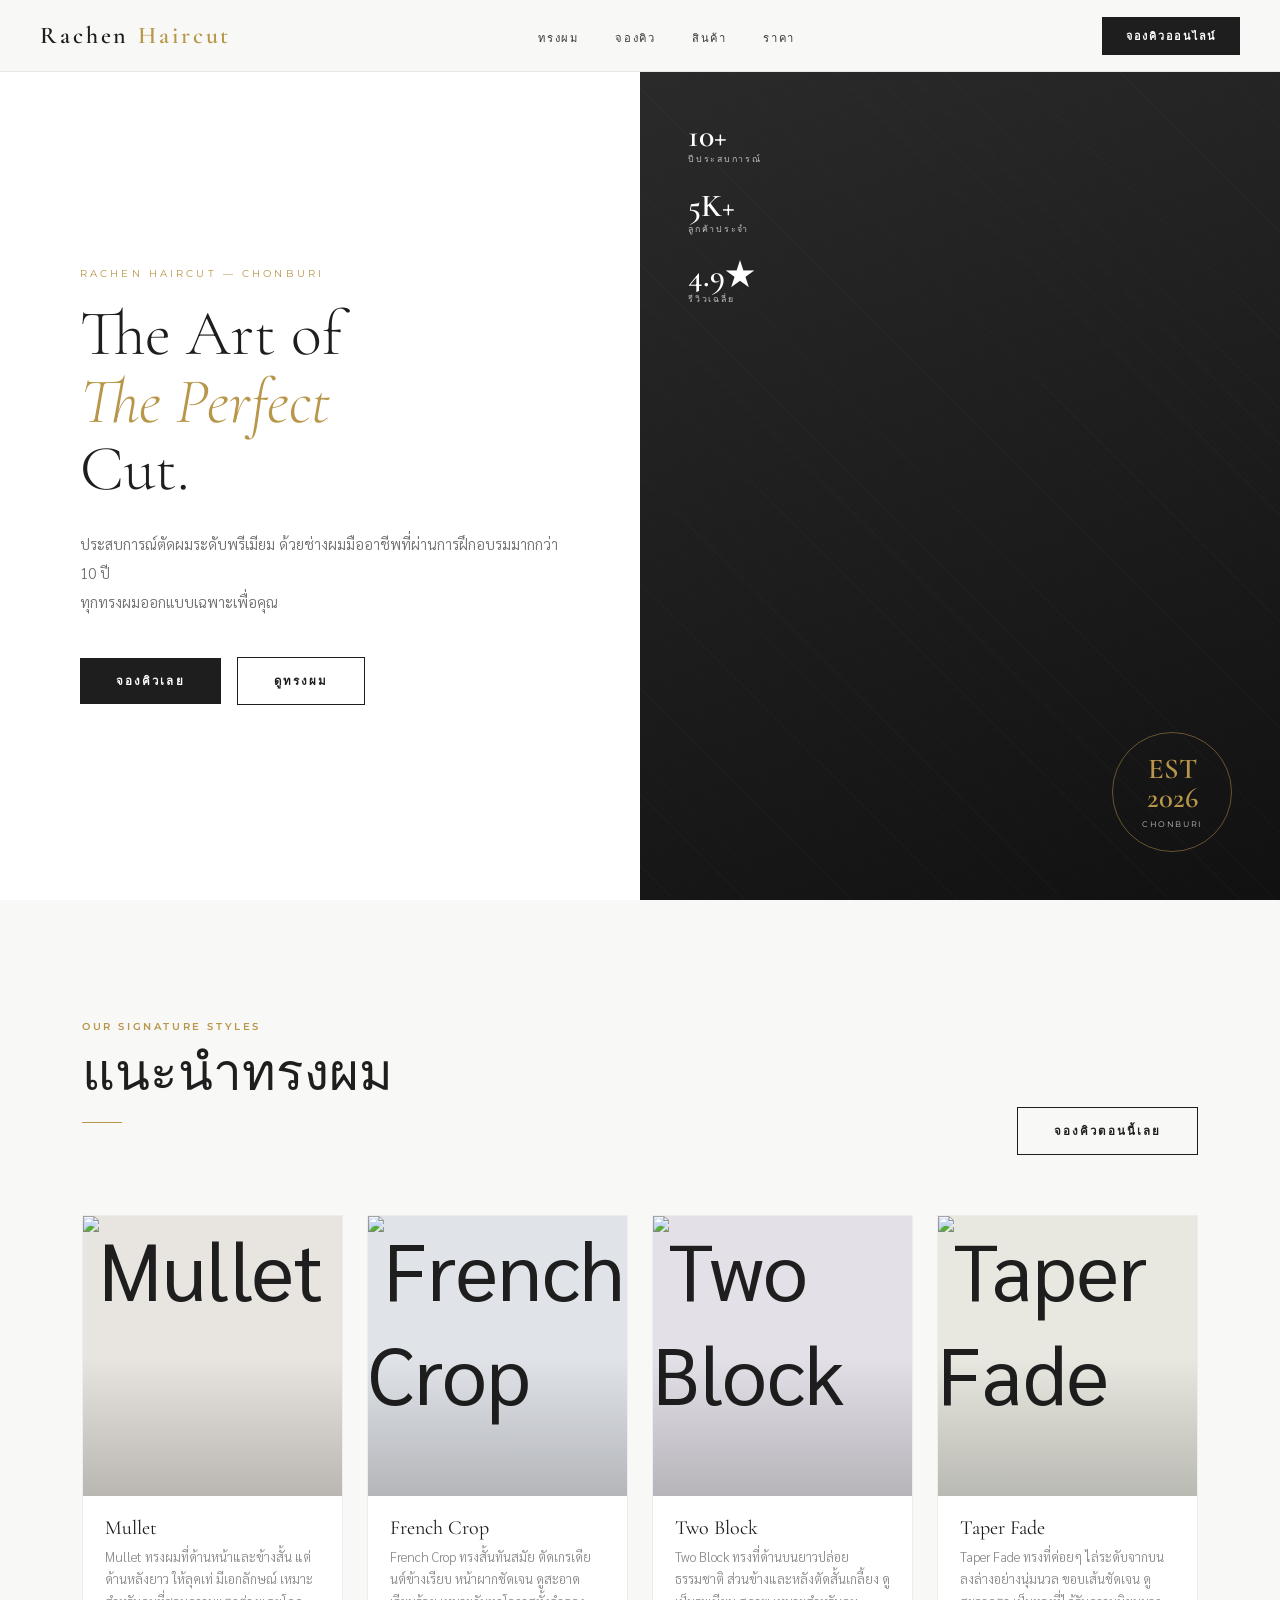
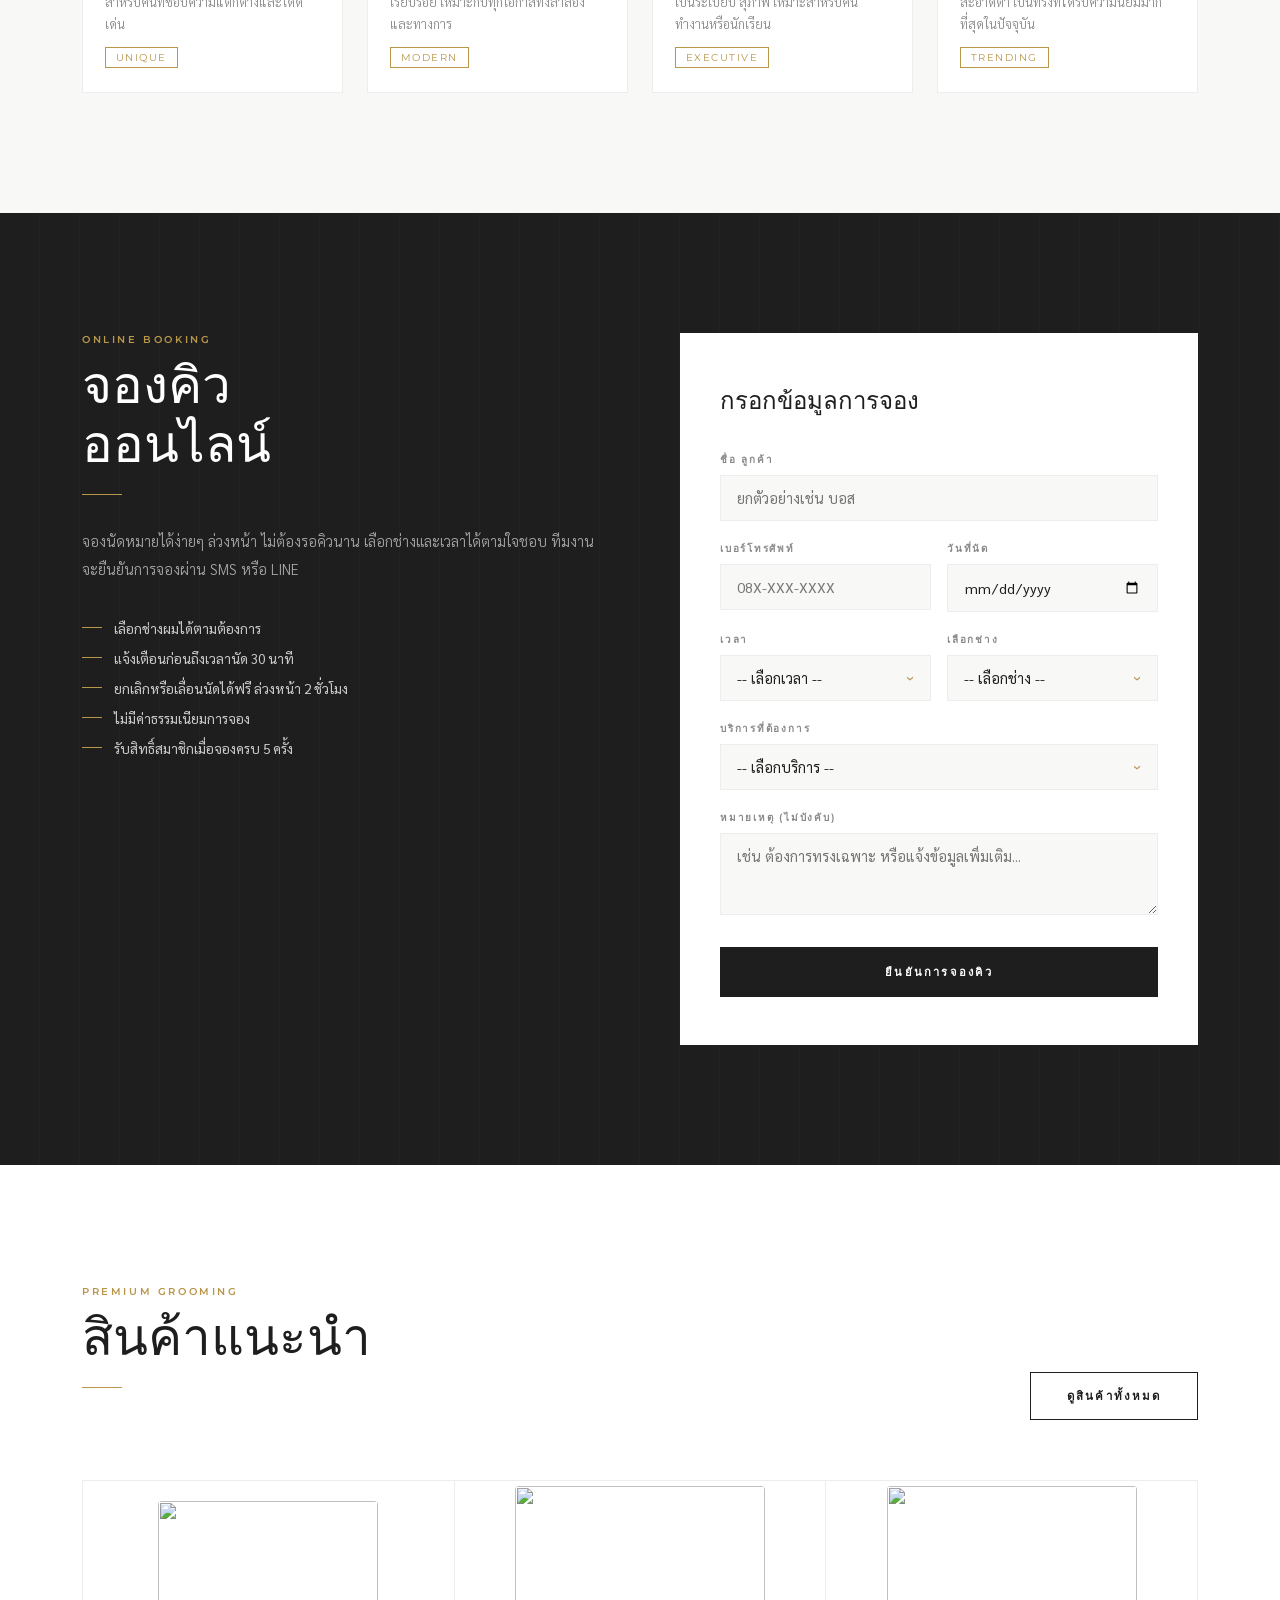
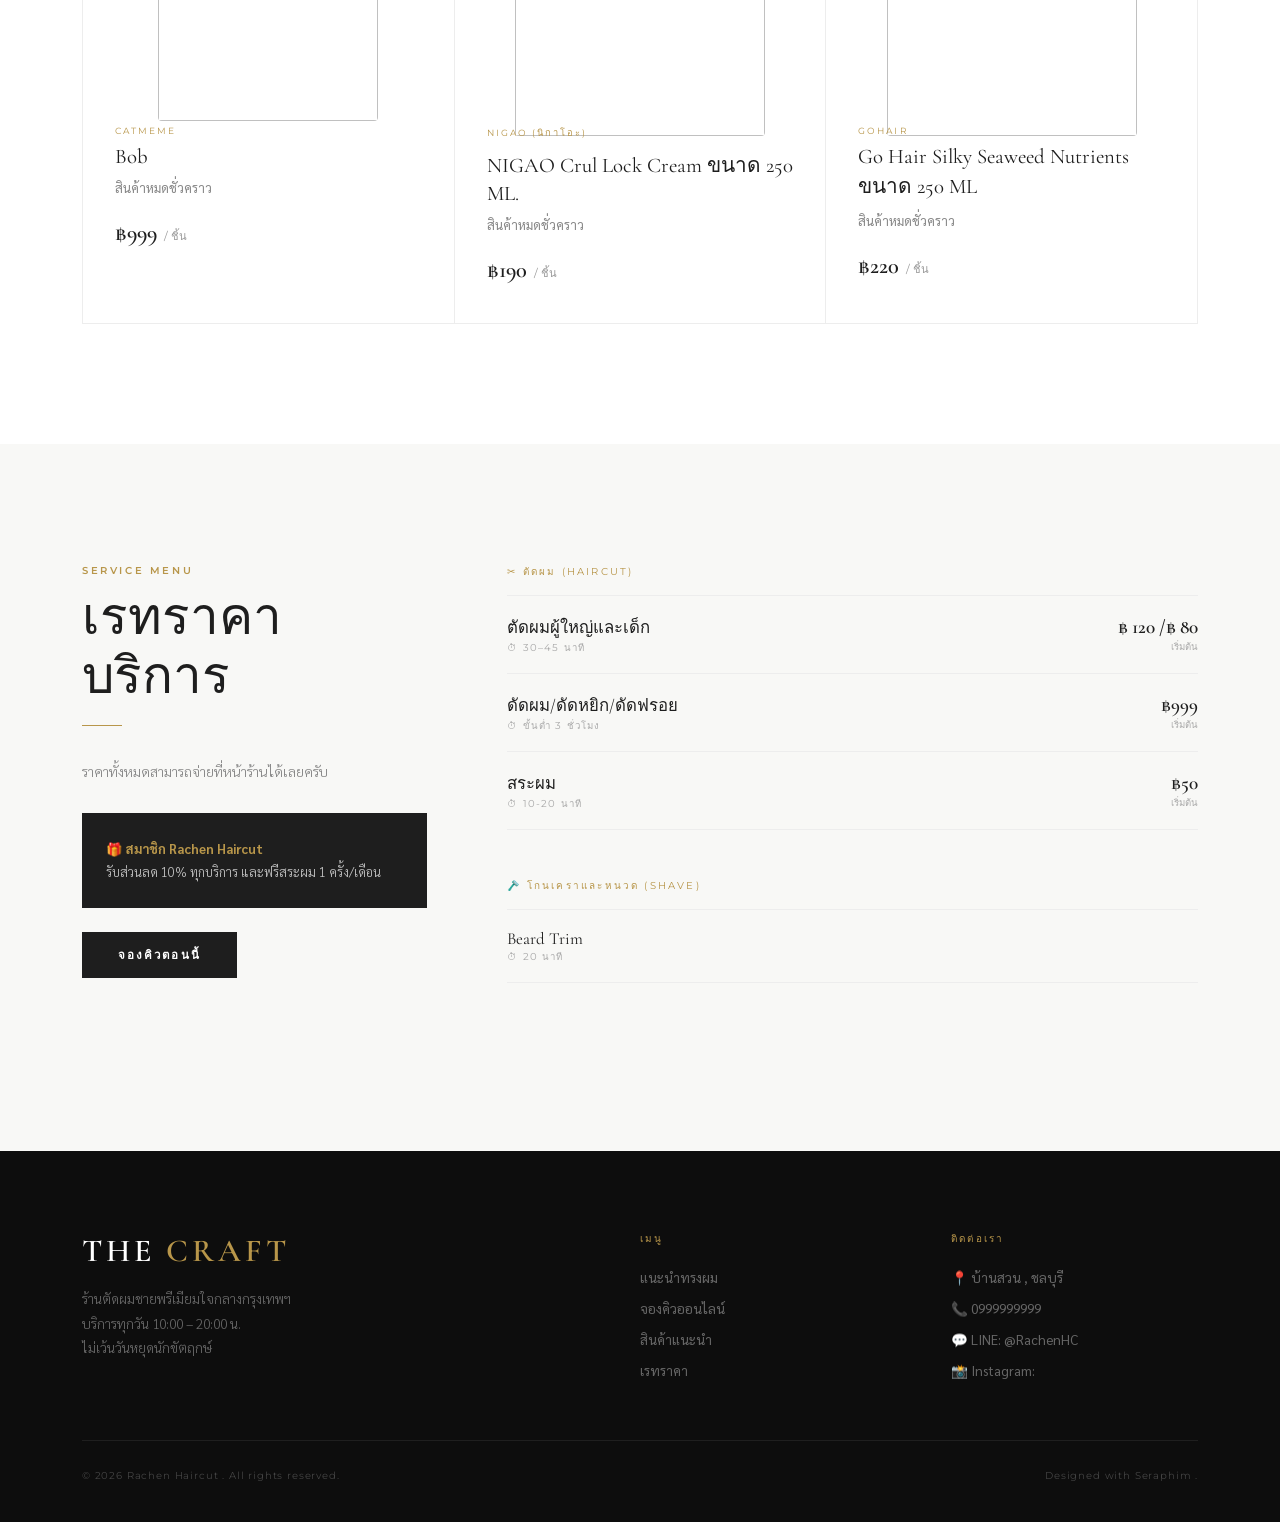
==== index.html @ 789749f7 "Add files via upload" ====
<!DOCTYPE html>
<html lang="th">
<head>
  <meta charset="UTF-8" />
  <meta name="viewport" content="width=device-width, initial-scale=1.0" />
  <title>Rachen — Haircut</title>

  <!-- Google Fonts -->
  <link rel="preconnect" href="https://fonts.googleapis.com" />
  <link href="https://fonts.googleapis.com/css2?family=Cormorant+Garamond:wght@300;400;600&family=Montserrat:wght@300;400;500;600&family=Sarabun:wght@300;400;500&display=swap" rel="stylesheet" />

  <!-- CSS -->
  <link rel="stylesheet" href="style.css" />
</head>

<body>

  <!-- ════════════════════════════
       NAVBAR
  ════════════════════════════ -->
  <nav id="navbar">
    <a class="nav-logo" href="#hero">Rachen <span>Haircut</span></a>
    <ul class="nav-links">
      <li><a href="#styles">ทรงผม</a></li>
      <li><a href="#booking">จองคิว</a></li>
      <li><a href="#products">สินค้า</a></li>
      <li><a href="#pricing">ราคา</a></li>
    </ul>
    <a class="nav-cta" href="#booking">จองคิวออนไลน์</a>
  </nav>

  <!-- ════════════════════════════
       HERO
  ════════════════════════════ -->
  <section id="hero">
    <div class="hero-left">
      <div class="hero-left-inner">
        <p class="hero-eyebrow">Rachen Haircut — Chonburi</p>
        <h1 class="hero-title">The Art of<br /><em>The Perfect</em><br />Cut.</h1>
        <p class="hero-desc">
          ประสบการณ์ตัดผมระดับพรีเมียม ด้วยช่างผมมืออาชีพที่ผ่านการฝึกอบรมมากกว่า 10 ปี<br />
          ทุกทรงผมออกแบบเฉพาะเพื่อคุณ
        </p>
        <div class="hero-actions">
          <a class="btn btn-dark" href="#booking">จองคิวเลย</a>
          <a class="btn btn-outline" href="#styles">ดูทรงผม</a>
        </div>
      </div>
    </div>
    <div class="hero-right">
      <div class="hero-right-bg"></div>
      <div class="hero-scissors">✂</div>
      <div class="hero-stats">
        <div class="hero-stat-item">
          <div class="hero-stat-num">10+</div>
          <div class="hero-stat-lbl">ปีประสบการณ์</div>
        </div>
        <div class="hero-stat-item">
          <div class="hero-stat-num">5K+</div>
          <div class="hero-stat-lbl">ลูกค้าประจำ</div>
        </div>
        <div class="hero-stat-item">
          <div class="hero-stat-num">4.9★</div>
          <div class="hero-stat-lbl">รีวิวเฉลี่ย</div>
        </div>
      </div>
      <div class="hero-badge">
        <div class="hero-badge-text">EST<br />2026</div>
        <div class="hero-badge-sub">Chonburi</div>
      </div>
    </div>
  </section>

  <!-- ════════════════════════════
       SECTION 1: แนะนำทรงผม
  ════════════════════════════ -->
  <section id="styles">
    <div class="container">
      <div class="styles-header fade-up">
        <div>
          <p class="section-label">Our Signature Styles</p>
          <h2 class="section-title">แนะนำทรงผม</h2>
          <div class="divider"></div>
        </div>
        <a class="btn btn-outline" href="#booking">จองคิวตอนนี้เลย</a>
      </div>
      <div class="styles-grid">
        <div class="style-card fade-up stagger-1">
          <div class="style-card-img c1">
            <img src="images/mullet.jpg" alt="Mullet" 
     style="width:100%; height:100%; object-fit:cover; display:block;">
            <div class="img-overlay"></div>
          </div>
          <div class="style-card-body">
            <h3 class="style-card-name">Mullet</h3>
            <p class="style-card-desc">Mullet
ทรงผมที่ด้านหน้าและข้างสั้น แต่ด้านหลังยาว ให้ลุคเท่ มีเอกลักษณ์ เหมาะสำหรับคนที่ชอบความแตกต่างและโดดเด่น</p>
            <span class="style-card-tag">UNIQUE</span>
          </div>
        </div>
        <div class="style-card fade-up stagger-2">
          <div class="style-card-img c2">
            <img src="images/French Crop.jpg" alt="French Crop" 
     style="width:100%; height:100%; object-fit:cover; display:block;">
            <div class="img-overlay"></div>
          </div>
          <div class="style-card-body">
            <h3 class="style-card-name">French Crop</h3>
            <p class="style-card-desc">French Crop
ทรงสั้นทันสมัย ตัดเกรเดียนต์ข้างเรียบ หน้าผากชัดเจน ดูสะอาดเรียบร้อย เหมาะกับทุกโอกาสทั้งลำลองและทางการ
</p>
            <span class="style-card-tag">Modern</span>
          </div>
        </div>
        <div class="style-card fade-up stagger-3">
          <div class="style-card-img c3">
            <img src="images/twoblock.jpg" alt="Two Block" 
     style="width:100%; height:100%; object-fit:cover; display:block;">
            <div class="img-overlay"></div>
          </div>
          <div class="style-card-body">
            <h3 class="style-card-name">Two Block</h3>
            <p class="style-card-desc">Two Block
ทรงที่ด้านบนยาวปล่อยธรรมชาติ ส่วนข้างและหลังตัดสั้นเกลี้ยง ดูเป็นระเบียบ สุภาพ เหมาะสำหรับคนทำงานหรือนักเรียน</p>
            <span class="style-card-tag">Executive</span>
          </div>
        </div>
        <div class="style-card fade-up stagger-4">
          <div class="style-card-img c4">
            <img src="images/taperfade.jpg" alt="Taper Fade" 
     style="width:100%; height:100%; object-fit:cover; display:block;">
            <div class="img-overlay"></div>
          </div>
          <div class="style-card-body">
            <h3 class="style-card-name">Taper Fade </h3>
            <p class="style-card-desc">Taper Fade ทรงที่ค่อยๆ ไล่ระดับจากบนลงล่างอย่างนุ่มนวล ขอบเส้นชัดเจน ดูสะอาดตา เป็นทรงที่ได้รับความนิยมมากที่สุดในปัจจุบัน
</p>
            <span class="style-card-tag">Trending</span>
          </div>
        </div>
      </div>
    </div>
  </section>

  <!-- ════════════════════════════
       SECTION 2: จองคิว
  ════════════════════════════ -->
  <section id="booking">
    <div class="container">
      <div class="booking-inner">
        <div class="booking-info fade-up">
          <p class="section-label">Online Booking</p>
          <h2 class="section-title">จองคิว<br />ออนไลน์</h2>
          <div class="divider"></div>
          <p class="booking-desc">
            จองนัดหมายได้ง่ายๆ ล่วงหน้า ไม่ต้องรอคิวนาน เลือกช่างและเวลาได้ตามใจชอบ
            ทีมงานจะยืนยันการจองผ่าน SMS หรือ LINE
          </p>
          <ul class="booking-features">
            <li>เลือกช่างผมได้ตามต้องการ</li>
            <li>แจ้งเตือนก่อนถึงเวลานัด 30 นาที</li>
            <li>ยกเลิกหรือเลื่อนนัดได้ฟรี ล่วงหน้า 2 ชั่วโมง</li>
            <li>ไม่มีค่าธรรมเนียมการจอง</li>
            <li>รับสิทธิ์สมาชิกเมื่อจองครบ 5 ครั้ง</li>
          </ul>
        </div>
        <div class="booking-form fade-up stagger-2">
          <h3 class="form-title">กรอกข้อมูลการจอง</h3>

          <div class="form-group">
            <label class="form-label" for="f-name">ชื่อ ลูกค้า </label>
            <input class="form-control" type="text" id="f-name" placeholder="ยกตัวอย่างเช่น บอส " />
          </div>
          <div class="form-row">
            <div class="form-group">
              <label class="form-label" for="f-tel">เบอร์โทรศัพท์</label>
              <input class="form-control" type="tel" id="f-tel" placeholder="08X-XXX-XXXX" />
            </div>
            <div class="form-group">
              <label class="form-label" for="f-date">วันที่นัด</label>
              <input class="form-control" type="date" id="f-date" />
            </div>
          </div>
          <div class="form-row">
            <div class="form-group">
              <label class="form-label" for="f-time">เวลา</label>
              <div class="form-select-wrap">
                <select class="form-select" id="f-time">
                  <option value="">-- เลือกเวลา --</option>
                  <option>10:00</option><option>10:30</option>
                  <option>11:00</option><option>11:30</option>
                  <option>12:00</option><option>13:00</option>
                  <option>13:30</option><option>14:00</option>
                  <option>14:30</option><option>15:00</option>
                  <option>15:30</option><option>16:00</option>
                  <option>17:00</option><option>17:30</option>
                  <option>18:00</option><option>18:30</option>
                  <option>19:00</option><option>19:30</option>
                </select>
              </div>
            </div>
            <div class="form-group">
              <label class="form-label" for="f-barber">เลือกช่าง</label>
              <div class="form-select-wrap">
                <select class="form-select" id="f-barber">
                  <option value="">-- เลือกช่าง --</option>
                  <option>ช่าง ปริ้น (ประสบการณ์ตัด 30 ปี)</option>
                </select>
              </div>
            </div>
          </div>
          <div class="form-group">
            <label class="form-label" for="f-service">บริการที่ต้องการ</label>
            <div class="form-select-wrap">
              <select class="form-select" id="f-service">
                <option value="">-- เลือกบริการ --</option>
                <option>ตัดผม </option>
                <option>โกนหนวด </option>
                <option>สระ +ตัด </option>
              </select>
            </div>
          </div>
          <div class="form-group">
            <label class="form-label" for="f-note">หมายเหตุ (ไม่บังคับ)</label>
            <textarea class="form-control" id="f-note" rows="3"
              placeholder="เช่น ต้องการทรงเฉพาะ หรือแจ้งข้อมูลเพิ่มเติม..."
              style="resize:vertical"></textarea>
          </div>
          <button class="form-submit" onclick="handleBooking()">ยืนยันการจองคิว</button>
        </div>
      </div>
    </div>
  </section>

  <!-- ════════════════════════════
       SECTION 3: สินค้าแนะนำ
  ════════════════════════════ -->
  <section id="products">
    <div class="container">
      <div class="products-header fade-up">
        <div>
          <p class="section-label">Premium Grooming</p>
          <h2 class="section-title">สินค้าแนะนำ</h2>
          <div class="divider"></div>
        </div>
        <a class="btn btn-outline" href="products.html">ดูสินค้าทั้งหมด</a>
      </div>
      <div class="products-grid">
        <div class="product-card fade-up stagger-1">
          <div class="product-img">
            <img src="images/Sale1.jpg" 
         style="width:220px;height:220px;object-fit:cover;border-radius:4px" />
  </div>
          <p class="product-brand">Catmeme</p>
          <h3 class="product-name">Bob</h3>
          <p class="product-desc">สินค้าหมดชั่วคราว </p>
          <div class="product-footer">
            <div class="product-price">฿999 <span>/ ชิ้น</span></div>
           <!-- <button class="product-add" onclick="addToCart(this)">+</button> -->
          </div>
        </div>
        <div class="product-card fade-up stagger-2">
          <div class="product-img">
          <img src="images/nigao.webp" 
         style="width:250px;height:250px;object-fit:cover;border-radius:4px" /> 
  </div>
          <p class="product-brand">NIGAO (นิกาโอะ)</p>
          <h3 class="product-name">NIGAO Crul Lock Cream ขนาด 250 ML.</h3>
          <p class="product-desc">สินค้าหมดชั่วคราว</p>
          <div class="product-footer">
            <div class="product-price">฿190 <span>/ ชิ้น</span></div>
          <!--  <button class="product-add" onclick="addToCart(this)">+</button> -->
          </div>
        </div>
        <div class="product-card fade-up stagger-3">
          <div class="product-img">
          <img src="images/goh2.webp" 
         style="width:250px;height:250px;object-fit:cover;border-radius:4px" />
  </div>
          <p class="product-brand">Gohair</p>
          <h3 class="product-name">Go Hair Silky Seaweed Nutrients
ขนาด 250 ML</h3>
          <p class="product-desc">สินค้าหมดชั่วคราว</p>
          <div class="product-footer">
            <div class="product-price">฿220 <span>/ ชิ้น</span></div>
          <!--  <button class="product-add" onclick="addToCart(this)">+</button> -->
          </div>
        </div>
      </div>
    </div>
  </section>

  <!-- ════════════════════════════
       SECTION 4: เรทราคา
  ════════════════════════════ -->
  <section id="pricing">
    <div class="container">
      <div class="pricing-inner">
        <div class="pricing-sticky fade-up">
          <p class="section-label">Service Menu</p>
          <h2 class="section-title">เรทราคา<br />บริการ</h2>
          <div class="divider"></div>
          <p style="font-size:0.88rem;color:#888;line-height:1.9;font-weight:300;">
            ราคาทั้งหมดสามารถจ่ายที่หน้าร้านได้เลยครับ
          </p>
          <div class="pricing-note">
            🎁 <strong style="color:var(--gold)">สมาชิก Rachen Haircut</strong><br />
            รับส่วนลด 10% ทุกบริการ และฟรีสระผม 1 ครั้ง/เดือน
          </div>
          <a class="btn btn-dark" href="#booking" style="margin-top:24px;display:inline-block">จองคิวตอนนี้</a>
        </div>
        <div class="pricing-table fade-up stagger-2">

          <!-- หมวด: ตัดผม -->
          <div class="price-category">
            <p class="price-cat-title">✂ ตัดผม (Haircut)</p>
            <div class="price-row">
              <div class="price-left">
                <div>
                  <div class="price-name">ตัดผมผู้ใหญ่และเด็ก</div>
                  <div class="price-time">⏱ 30–45 นาที</div>
                </div>
              </div>
              <div class="price-amount">฿ 120 /฿ 80<small>เริ่มต้น</small></div>
            </div>
            <div class="price-row">
              <div class="price-left">
                <div>
                  <div class="price-name">ดัดผม/ดัดหยิก/ดัดฟรอย</div>
                  <div class="price-time">⏱ ขั้นต่ำ 3 ชั่วโมง</div>
                </div>
              </div>
              <div class="price-amount">฿999<small>เริ่มต้น</small></div>
            </div>
            <div class="price-row">
              <div class="price-left">
                <div>
                  <div class="price-name">สระผม</div>
                  <div class="price-time">⏱ 10-20 นาที</div>
                </div>
              </div>
              <div class="price-amount">฿50<small>เริ่มต้น</small></div>
            </div>
          </div>

          <!-- หมวด: โกนเคราและหนวด -->
          <div class="price-category">
            <p class="price-cat-title">🪒 โกนเคราและหนวด (Shave)</p>
            <div class="price-row">
              <div class="price-left">
                <div>
                  <div class="price-name">Beard Trim</div>
                  <div class="price-time">⏱ 20 นาที</div>
                </div>
              </div>
          </div>

  
          </div>

        </div>
      </div>
    </div>
  </section>

  <!-- ════════════════════════════
       FOOTER
  ════════════════════════════ -->
  <footer id="footer">
    <div class="container">
      <div class="footer-inner">
        <div>
          <div class="footer-brand-logo">THE <span>CRAFT</span></div>
          <p class="footer-desc">
            ร้านตัดผมชายพรีเมียมใจกลางกรุงเทพฯ<br />
            บริการทุกวัน 10:00 – 20:00 น.<br />
            ไม่เว้นวันหยุดนักขัตฤกษ์
          </p>
        </div>
        <div>
          <p class="footer-col-title">เมนู</p>
          <ul class="footer-links">
            <li><a href="#styles">แนะนำทรงผม</a></li>
            <li><a href="#booking">จองคิวออนไลน์</a></li>
            <li><a href="#products">สินค้าแนะนำ</a></li>
            <li><a href="#pricing">เรทราคา</a></li>
          </ul>
        </div>
        <div>
          <p class="footer-col-title">ติดต่อเรา</p>
          <ul class="footer-links">
            <li><a href="#">📍 บ้านสวน , ชลบุรี</a></li>
            <li><a href="#">📞 0999999999</a></li>
            <li><a href="#">💬 LINE: @RachenHC</a></li>
            <li><a href="#">📸 Instagram: </a></li>
          </ul>
        </div>
      </div>
      <div class="footer-bottom">
        <span class="footer-copy">© 2026 Rachen Haircut . All rights reserved.</span>
        <span class="footer-copy">Designed with Seraphim .</span>
      </div>
    </div>
  </footer>

  <!-- ════════════════════════════
       MODAL (ยืนยันการจอง)
  ════════════════════════════ -->
  <div class="modal-overlay" id="modal">
    <div class="modal-box">
      <div class="modal-icon">✂️</div>
      <h3 class="modal-title">จองคิวสำเร็จ!</h3>
      <p class="modal-desc">
        ขอบคุณที่ไว้วางใจ Rachen Haircut<br />
        ทางร้านจะติดต่อเมื่อถึงคิวผ่านเบอร์โทรไปนะครับ<br />
      </p>
      <button class="modal-close" onclick="closeModal()">ตกลง</button>
    </div>
  </div>

  <!-- JavaScript -->
  <script src="script.js"></script>

</body>
</html>
---- style.css ----
/* ============================================================
   style.css — Rachen Haircut
   แก้ไขสี ขนาด และ Layout ได้ในไฟล์นี้
============================================================ */

/* ── CSS Variables (แก้สีทั้งหมดได้ที่นี่) ── */
:root {
  --white:    #FFFFFF;
  --off-white:#F8F8F6;
  --light:    #EDEDED;
  --mid:      #C2C2C2;
  --dark:     #3A3A3A;
  --charcoal: #1E1E1E;
  --black:    #0D0D0D;
  --gold:     #B8964A;
  --gold-lt:  #D4B06A;

  --font-display: 'Cormorant Garamond', serif;
  --font-ui:      'Montserrat', sans-serif;
  --font-body:    'Sarabun', sans-serif;

  --radius: 2px;
  --transition: 0.35s cubic-bezier(0.4, 0, 0.2, 1);
}

/* ── Reset ── */
*, *::before, *::after { box-sizing: border-box; margin: 0; padding: 0; }
html { scroll-behavior: smooth; font-size: 16px; }
body {
  background: var(--off-white);
  color: var(--charcoal);
  font-family: var(--font-body);
  overflow-x: hidden;
}

/* ── Utility ── */
.container { max-width: 1180px; margin: 0 auto; padding: 0 32px; }
.section-label {
  font-family: var(--font-ui);
  font-size: 0.65rem;
  font-weight: 600;
  letter-spacing: 0.25em;
  text-transform: uppercase;
  color: var(--gold);
  margin-bottom: 12px;
}
.section-title {
  font-family: var(--font-display);
  font-size: clamp(2rem, 4vw, 3.2rem);
  font-weight: 300;
  color: var(--charcoal);
  line-height: 1.15;
  margin-bottom: 18px;
}
.divider {
  width: 40px; height: 1px;
  background: var(--gold);
  margin-bottom: 32px;
}
.btn {
  display: inline-block;
  font-family: var(--font-ui);
  font-size: 0.72rem;
  font-weight: 600;
  letter-spacing: 0.18em;
  text-transform: uppercase;
  padding: 14px 36px;
  border: none;
  cursor: pointer;
  transition: var(--transition);
  text-decoration: none;
}
.btn-dark { background: var(--charcoal); color: var(--white); }
.btn-dark:hover { background: var(--gold); color: var(--white); }
.btn-outline { background: transparent; color: var(--charcoal); border: 1px solid var(--charcoal); }
.btn-outline:hover { background: var(--charcoal); color: var(--white); }

/* ════════════════════════════════════════════
   NAVBAR
════════════════════════════════════════════ */
#navbar {
  position: fixed;
  top: 0; left: 0; right: 0;
  z-index: 999;
  padding: 0 40px;
  height: 72px;
  display: flex;
  align-items: center;
  justify-content: space-between;
  background: rgba(248, 248, 246, 0.92);
  backdrop-filter: blur(12px);
  border-bottom: 1px solid rgba(0,0,0,0.07);
  transition: var(--transition);
}
.nav-logo {
  font-family: var(--font-display);
  font-size: 1.5rem;
  font-weight: 600;
  color: var(--charcoal);
  letter-spacing: 0.12em;
  text-decoration: none;
}
.nav-logo span { color: var(--gold); }
.nav-links { display: flex; gap: 36px; list-style: none; }
.nav-links a {
  font-family: var(--font-ui);
  font-size: 0.7rem;
  font-weight: 500;
  letter-spacing: 0.16em;
  text-transform: uppercase;
  color: var(--dark);
  text-decoration: none;
  transition: color var(--transition);
  position: relative;
}
.nav-links a::after {
  content: '';
  position: absolute;
  bottom: -4px; left: 0;
  width: 0; height: 1px;
  background: var(--gold);
  transition: width var(--transition);
}
.nav-links a:hover { color: var(--charcoal); }
.nav-links a:hover::after { width: 100%; }
.nav-cta {
  font-family: var(--font-ui);
  font-size: 0.68rem;
  font-weight: 600;
  letter-spacing: 0.16em;
  text-transform: uppercase;
  padding: 10px 24px;
  background: var(--charcoal);
  color: var(--white);
  border: none;
  cursor: pointer;
  transition: var(--transition);
  text-decoration: none;
}
.nav-cta:hover { background: var(--gold); }

/* ════════════════════════════════════════════
   HERO
════════════════════════════════════════════ */
#hero {
  padding-top: 72px;
  min-height: 100vh;
  display: grid;
  grid-template-columns: 1fr 1fr;
  position: relative;
  overflow: hidden;
}
.hero-left {
  background: var(--white);
  display: flex;
  align-items: center;
  padding: 80px 64px 80px 80px;
}
.hero-left-inner { max-width: 480px; }
.hero-eyebrow {
  font-family: var(--font-ui);
  font-size: 0.65rem;
  letter-spacing: 0.3em;
  text-transform: uppercase;
  color: var(--gold);
  margin-bottom: 20px;
}
.hero-title {
  font-family: var(--font-display);
  font-size: clamp(3rem, 5vw, 5.5rem);
  font-weight: 300;
  line-height: 1.05;
  color: var(--charcoal);
  margin-bottom: 28px;
}
.hero-title em { font-style: italic; color: var(--gold); }
.hero-desc {
  font-size: 0.95rem;
  line-height: 1.9;
  color: #6a6a6a;
  margin-bottom: 40px;
  font-weight: 300;
}
.hero-actions { display: flex; gap: 16px; align-items: center; }
.hero-right { background: var(--charcoal); position: relative; overflow: hidden; }
.hero-right-bg {
  position: absolute; inset: 0;
  background:
    repeating-linear-gradient(
      45deg,
      transparent,
      transparent 24px,
      rgba(255,255,255,0.015) 24px,
      rgba(255,255,255,0.015) 25px
    ),
    linear-gradient(160deg, #2a2a2a 0%, #111 100%);
}
.hero-scissors {
  position: absolute;
  top: 50%; left: 50%;
  transform: translate(-50%, -50%);
  font-size: 11rem;
  opacity: 0.06;
  user-select: none;
}
.hero-badge {
  position: absolute;
  bottom: 48px; right: 48px;
  width: 120px; height: 120px;
  border: 1px solid rgba(184,150,74,0.5);
  border-radius: 50%;
  display: flex;
  flex-direction: column;
  align-items: center;
  justify-content: center;
  text-align: center;
}
.hero-badge-text {
  font-family: var(--font-display);
  font-size: 1.8rem;
  font-weight: 600;
  color: var(--gold);
  line-height: 1;
}
.hero-badge-sub {
  font-family: var(--font-ui);
  font-size: 0.5rem;
  letter-spacing: 0.2em;
  text-transform: uppercase;
  color: var(--mid);
  margin-top: 6px;
}
.hero-stats {
  position: absolute;
  top: 48px; left: 48px;
  display: flex;
  flex-direction: column;
  gap: 24px;
}
.hero-stat-num {
  font-family: var(--font-display);
  font-size: 2rem;
  font-weight: 600;
  color: var(--white);
  line-height: 1;
}
.hero-stat-lbl {
  font-family: var(--font-ui);
  font-size: 0.55rem;
  letter-spacing: 0.2em;
  text-transform: uppercase;
  color: var(--mid);
}

/* ════════════════════════════════════════════
   SECTION 1 — แนะนำทรงผม
════════════════════════════════════════════ */
#styles { padding: 120px 0; background: var(--off-white); }
.styles-header {
  display: flex;
  justify-content: space-between;
  align-items: flex-end;
  margin-bottom: 60px;
}
.styles-grid {
  display: grid;
  grid-template-columns: repeat(4, 1fr);
  gap: 24px;
}
.style-card {
  background: var(--white);
  border: 1px solid var(--light);
  overflow: hidden;
  position: relative;
  cursor: pointer;
  transition: var(--transition);
}
.style-card:hover { box-shadow: 0 20px 60px rgba(0,0,0,0.08); transform: translateY(-4px); }
.style-card-img {
  height: 280px;
  background: var(--light);
  display: flex;
  align-items: center;
  justify-content: center;
  font-size: 5rem;
  position: relative;
  overflow: hidden;
  transition: var(--transition);
}
.style-card:hover .style-card-img { filter: brightness(0.9); }
.style-card-img .img-overlay {
  position: absolute; inset: 0;
  background: linear-gradient(to bottom, transparent 50%, rgba(0,0,0,0.2));
}
.style-card-body { padding: 20px 22px 24px; }
.style-card-name {
  font-family: var(--font-display);
  font-size: 1.25rem;
  font-weight: 400;
  color: var(--charcoal);
  margin-bottom: 6px;
}
.style-card-desc { font-size: 0.82rem; color: #888; line-height: 1.7; font-weight: 300; }
.style-card-tag {
  display: inline-block;
  margin-top: 12px;
  font-family: var(--font-ui);
  font-size: 0.6rem;
  letter-spacing: 0.15em;
  text-transform: uppercase;
  padding: 4px 10px;
  border: 1px solid var(--gold);
  color: var(--gold);
}
.style-card-img.c1 { background: #e8e4df; }
.style-card-img.c2 { background: #e0e3e8; }
.style-card-img.c3 { background: #e4e0e8; }
.style-card-img.c4 { background: #e8e8e0; }

/* ════════════════════════════════════════════
   SECTION 2 — จองคิว
════════════════════════════════════════════ */
#booking {
  background: var(--charcoal);
  padding: 120px 0;
  position: relative;
  overflow: hidden;
}
#booking::before {
  content: '';
  position: absolute; inset: 0;
  background: repeating-linear-gradient(
    90deg,
    transparent,
    transparent 39px,
    rgba(255,255,255,0.02) 39px,
    rgba(255,255,255,0.02) 40px
  );
}
.booking-inner {
  position: relative;
  display: grid;
  grid-template-columns: 1fr 1fr;
  gap: 80px;
  align-items: start;
}
.booking-info .section-title { color: var(--white); }
.booking-desc { font-size: 0.92rem; line-height: 1.9; color: #aaa; font-weight: 300; margin-bottom: 36px; }
.booking-features { list-style: none; display: flex; flex-direction: column; gap: 12px; }
.booking-features li { display: flex; align-items: center; gap: 12px; font-size: 0.85rem; color: #ccc; }
.booking-features li::before { content: ''; width: 20px; height: 1px; background: var(--gold); flex-shrink: 0; }
.booking-form { background: var(--white); padding: 48px 40px; }
.form-title {
  font-family: var(--font-display);
  font-size: 1.5rem;
  font-weight: 400;
  color: var(--charcoal);
  margin-bottom: 32px;
}
.form-group { margin-bottom: 20px; }
.form-label {
  display: block;
  font-family: var(--font-ui);
  font-size: 0.62rem;
  font-weight: 600;
  letter-spacing: 0.18em;
  text-transform: uppercase;
  color: #888;
  margin-bottom: 8px;
}
.form-control {
  width: 100%;
  padding: 13px 16px;
  border: 1px solid var(--light);
  background: var(--off-white);
  font-family: var(--font-body);
  font-size: 0.9rem;
  color: var(--charcoal);
  outline: none;
  transition: border-color var(--transition);
}
.form-control:focus { border-color: var(--gold); background: var(--white); }
.form-row { display: grid; grid-template-columns: 1fr 1fr; gap: 16px; }
.form-select {
  width: 100%;
  padding: 13px 16px;
  border: 1px solid var(--light);
  background: var(--off-white);
  font-family: var(--font-body);
  font-size: 0.9rem;
  color: var(--charcoal);
  outline: none;
  appearance: none;
  cursor: pointer;
  transition: border-color var(--transition);
}
.form-select:focus { border-color: var(--gold); }
.form-select-wrap { position: relative; }
.form-select-wrap::after {
  content: '›';
  position: absolute;
  right: 16px; top: 50%;
  transform: translateY(-50%) rotate(90deg);
  color: var(--gold);
  font-size: 1rem;
  pointer-events: none;
}
.form-submit {
  width: 100%;
  padding: 16px;
  background: var(--charcoal);
  color: var(--white);
  border: none;
  font-family: var(--font-ui);
  font-size: 0.7rem;
  font-weight: 600;
  letter-spacing: 0.2em;
  text-transform: uppercase;
  cursor: pointer;
  transition: var(--transition);
  margin-top: 8px;
}
.form-submit:hover { background: var(--gold); }

/* ════════════════════════════════════════════
   SECTION 3 — สินค้าแนะนำ
════════════════════════════════════════════ */
#products { padding: 120px 0; background: var(--white); }
.products-header {
  display: flex;
  justify-content: space-between;
  align-items: flex-end;
  margin-bottom: 60px;
}
.products-grid {
  display: grid;
  grid-template-columns: repeat(3, 1fr);
  gap: 1px;
  background: var(--light);
  border: 1px solid var(--light);
}
.product-card {
  background: var(--white);
  padding: 40px 32px;
  position: relative;
  overflow: hidden;
  cursor: pointer;
  transition: var(--transition);
}
.product-card:hover { background: var(--off-white); }
.product-card:hover .product-img { transform: scale(1.05); }
.product-img { height: 180px; display: flex; align-items: center; justify-content: center; font-size: 5rem; margin-bottom: 24px; transition: var(--transition); }
.product-brand { font-family: var(--font-ui); font-size: 0.58rem; letter-spacing: 0.22em; text-transform: uppercase; color: var(--gold); margin-bottom: 8px; }
.product-name { font-family: var(--font-display); font-size: 1.3rem; font-weight: 400; color: var(--charcoal); margin-bottom: 8px; }
.product-desc { font-size: 0.82rem; color: #888; line-height: 1.7; margin-bottom: 20px; }
.product-footer { display: flex; align-items: center; justify-content: space-between; }
.product-price { font-family: var(--font-display); font-size: 1.4rem; font-weight: 600; color: var(--charcoal); }
.product-price span { font-size: 0.7rem; font-family: var(--font-ui); color: #999; font-weight: 400; margin-left: 2px; }
.product-add {
  width: 36px; height: 36px;
  background: var(--charcoal);
  color: var(--white);
  border: none;
  cursor: pointer;
  font-size: 1.2rem;
  display: flex;
  align-items: center;
  justify-content: center;
  transition: var(--transition);
}
.product-add:hover { background: var(--gold); }

/* ════════════════════════════════════════════
   SECTION 4 — เรทราคา
════════════════════════════════════════════ */
#pricing { padding: 120px 0; background: var(--off-white); }
.pricing-inner { display: grid; grid-template-columns: 1fr 2fr; gap: 80px; align-items: start; }
.pricing-sticky { position: sticky; top: 100px; }
.pricing-note { margin-top: 28px; padding: 24px; background: var(--charcoal); color: var(--mid); font-size: 0.82rem; line-height: 1.8; font-weight: 300; }
.price-cat-title {
  font-family: var(--font-ui);
  font-size: 0.62rem;
  letter-spacing: 0.22em;
  text-transform: uppercase;
  color: var(--gold);
  padding-bottom: 16px;
  border-bottom: 1px solid var(--light);
  margin-bottom: 0;
}
.price-category { margin-bottom: 48px; }
.price-row {
  display: flex;
  align-items: center;
  justify-content: space-between;
  padding: 18px 0;
  border-bottom: 1px solid var(--light);
  transition: var(--transition);
}
.price-row:hover { padding-left: 12px; }
.price-row:hover .price-name { color: var(--gold); }
.price-left { display: flex; align-items: center; gap: 16px; }
.price-name { font-family: var(--font-display); font-size: 1.05rem; font-weight: 400; color: var(--charcoal); transition: color var(--transition); }
.price-time { font-family: var(--font-ui); font-size: 0.6rem; letter-spacing: 0.12em; color: #aaa; text-transform: uppercase; }
.price-amount { font-family: var(--font-display); font-size: 1.2rem; font-weight: 600; color: var(--charcoal); text-align: right; }
.price-amount small { display: block; font-family: var(--font-ui); font-size: 0.6rem; color: #aaa; font-weight: 400; }

/* ════════════════════════════════════════════
   FOOTER
════════════════════════════════════════════ */
#footer { background: var(--black); padding: 80px 0 40px; }
.footer-inner { display: grid; grid-template-columns: 2fr 1fr 1fr; gap: 64px; margin-bottom: 60px; }
.footer-brand-logo { font-family: var(--font-display); font-size: 2rem; font-weight: 600; color: var(--white); letter-spacing: 0.12em; margin-bottom: 16px; }
.footer-brand-logo span { color: var(--gold); }
.footer-desc { font-size: 0.85rem; color: #666; line-height: 1.8; font-weight: 300; }
.footer-col-title { font-family: var(--font-ui); font-size: 0.62rem; letter-spacing: 0.22em; text-transform: uppercase; color: var(--gold); margin-bottom: 20px; }
.footer-links { list-style: none; display: flex; flex-direction: column; gap: 10px; }
.footer-links a { font-size: 0.85rem; color: #666; text-decoration: none; transition: color var(--transition); }
.footer-links a:hover { color: var(--white); }
.footer-bottom { border-top: 1px solid #1f1f1f; padding-top: 28px; display: flex; justify-content: space-between; align-items: center; }
.footer-copy { font-family: var(--font-ui); font-size: 0.65rem; color: #444; letter-spacing: 0.08em; }

/* ════════════════════════════════════════════
   MODAL
════════════════════════════════════════════ */
.modal-overlay {
  position: fixed; inset: 0;
  background: rgba(0,0,0,0.7);
  z-index: 9999;
  display: flex;
  align-items: center;
  justify-content: center;
  opacity: 0;
  pointer-events: none;
  transition: opacity var(--transition);
}
.modal-overlay.open { opacity: 1; pointer-events: all; }
.modal-box {
  background: var(--white);
  padding: 56px 48px;
  max-width: 440px;
  width: 90%;
  text-align: center;
  transform: translateY(20px);
  transition: transform var(--transition);
}
.modal-overlay.open .modal-box { transform: translateY(0); }
.modal-icon { font-size: 3rem; margin-bottom: 20px; }
.modal-title { font-family: var(--font-display); font-size: 1.8rem; font-weight: 400; color: var(--charcoal); margin-bottom: 12px; }
.modal-desc { font-size: 0.88rem; color: #888; line-height: 1.8; margin-bottom: 32px; }
.modal-close {
  padding: 12px 40px;
  background: var(--charcoal);
  color: var(--white);
  border: none;
  font-family: var(--font-ui);
  font-size: 0.7rem;
  font-weight: 600;
  letter-spacing: 0.16em;
  text-transform: uppercase;
  cursor: pointer;
  transition: var(--transition);
}
.modal-close:hover { background: var(--gold); }

/* ════════════════════════════════════════════
   SCROLL ANIMATIONS
════════════════════════════════════════════ */
.fade-up { opacity: 0; transform: translateY(30px); transition: opacity 0.7s ease, transform 0.7s ease; }
.fade-up.visible { opacity: 1; transform: translateY(0); }
.stagger-1 { transition-delay: 0.1s; }
.stagger-2 { transition-delay: 0.2s; }
.stagger-3 { transition-delay: 0.3s; }
.stagger-4 { transition-delay: 0.4s; }

/* ════════════════════════════════════════════
   RESPONSIVE
════════════════════════════════════════════ */
@media (max-width: 1024px) {
  .styles-grid { grid-template-columns: repeat(2, 1fr); }
  .products-grid { grid-template-columns: 1fr 1fr; }
  .pricing-inner { grid-template-columns: 1fr; gap: 40px; }
  .pricing-sticky { position: static; }
}
@media (max-width: 768px) {
  #hero { grid-template-columns: 1fr; }
  .hero-right { display: none; }
  .hero-left { padding: 60px 32px; }
  .booking-inner { grid-template-columns: 1fr; gap: 40px; }
  .styles-header, .products-header { flex-direction: column; align-items: flex-start; gap: 16px; }
  .footer-inner { grid-template-columns: 1fr; gap: 32px; }
  .nav-links { display: none; }
  .products-grid { grid-template-columns: 1fr; }
  .form-row { grid-template-columns: 1fr; }
}
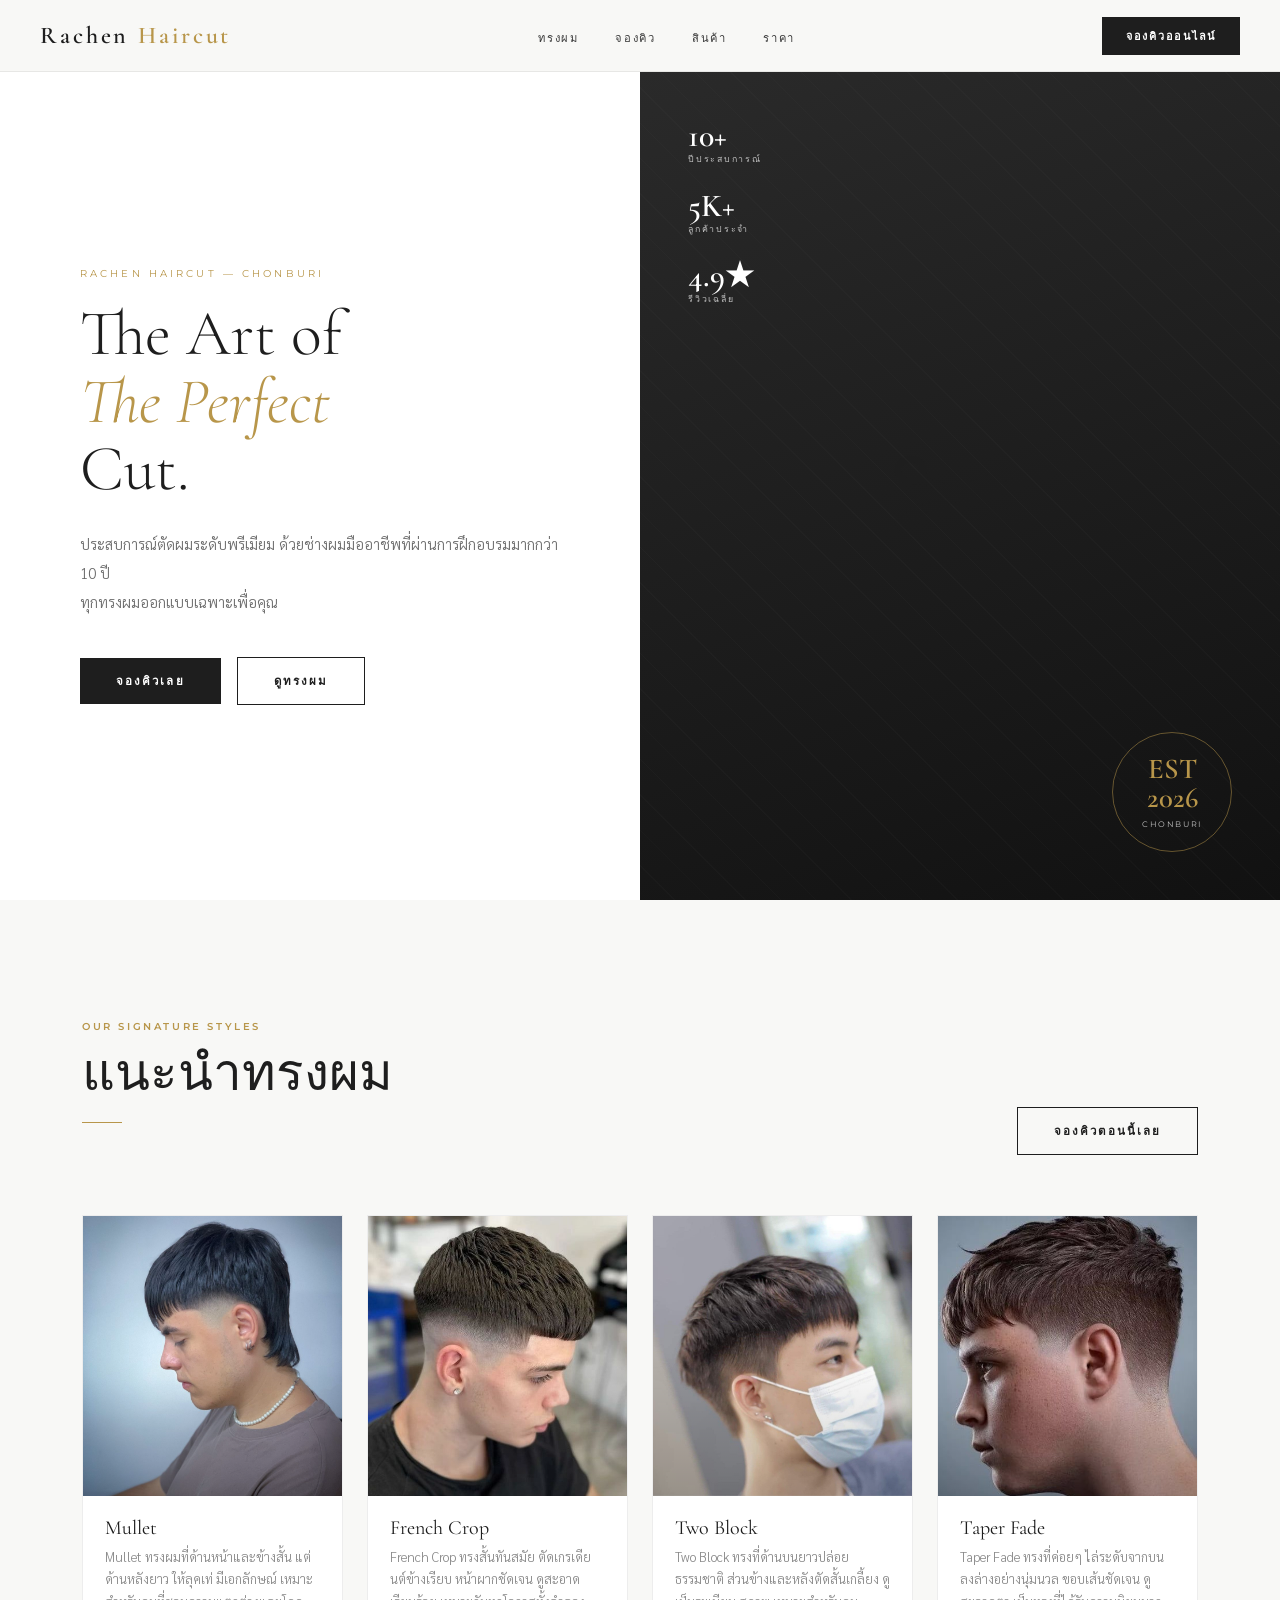
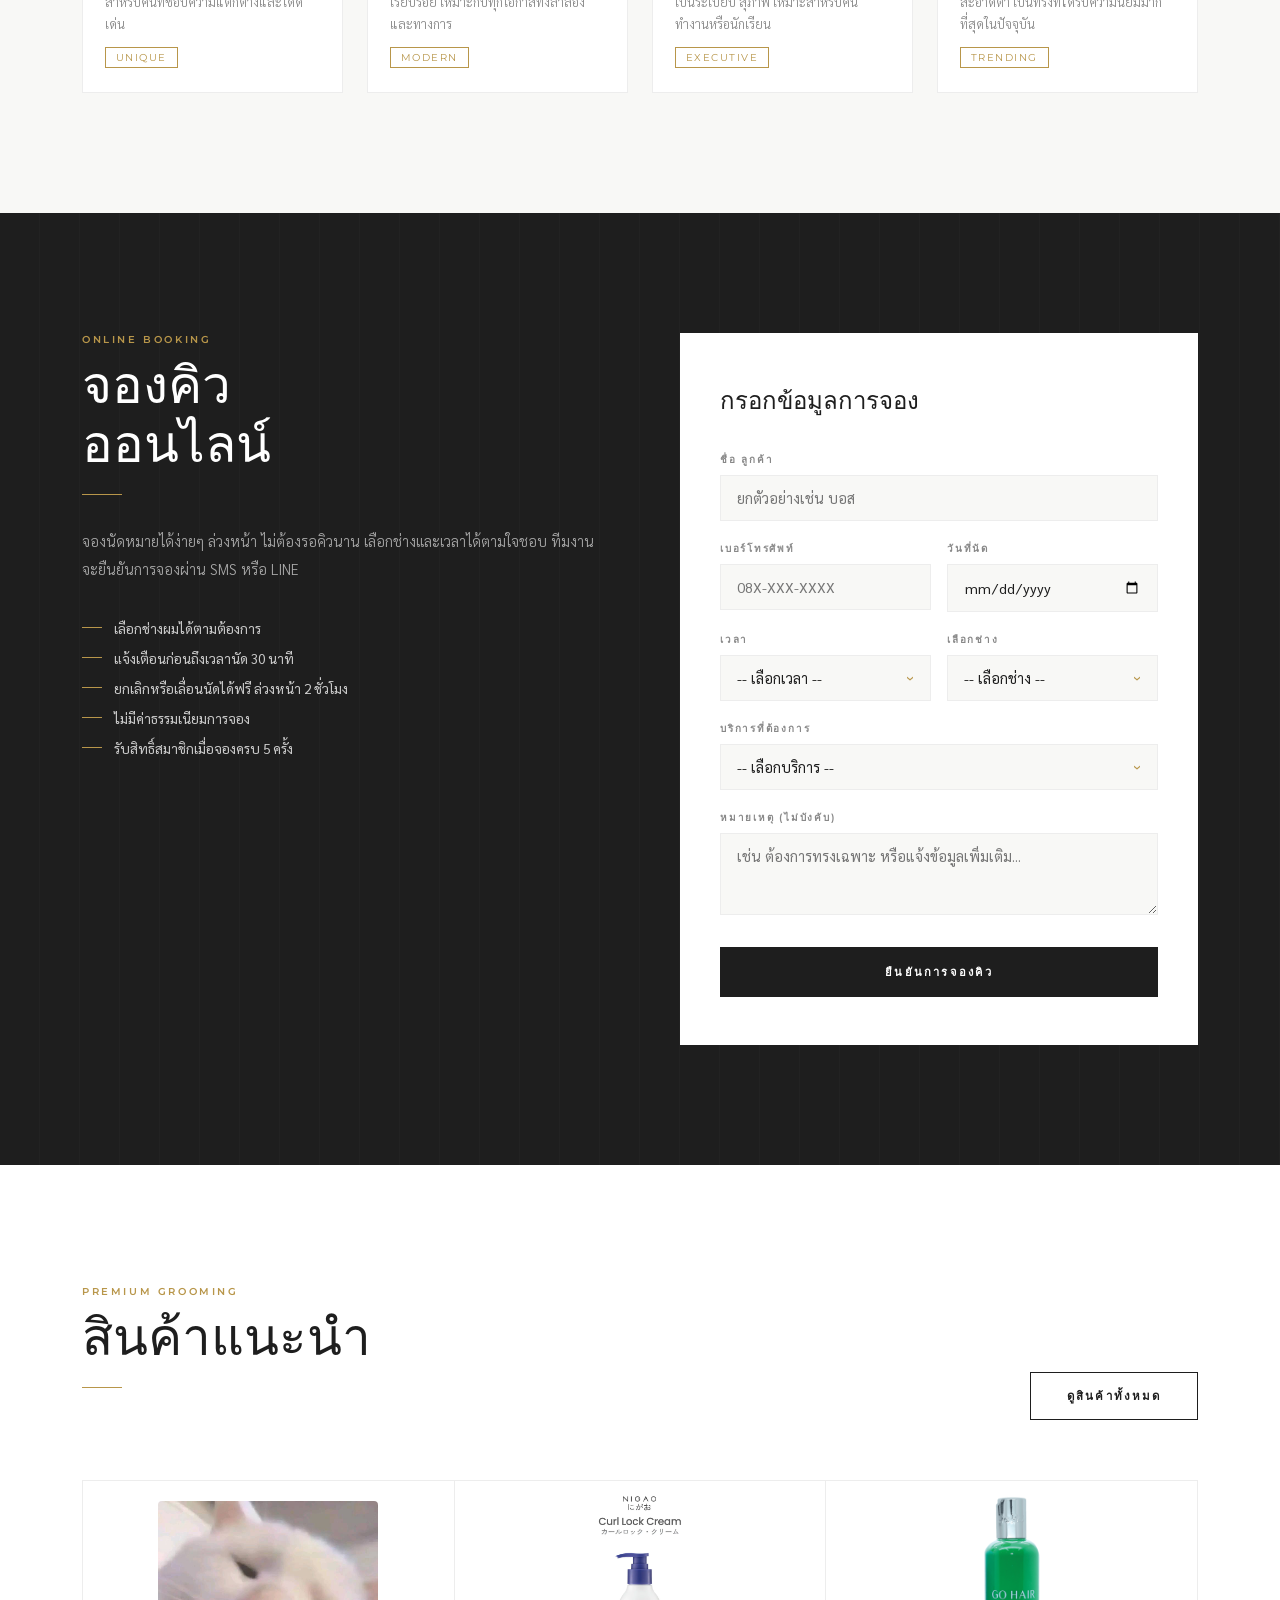
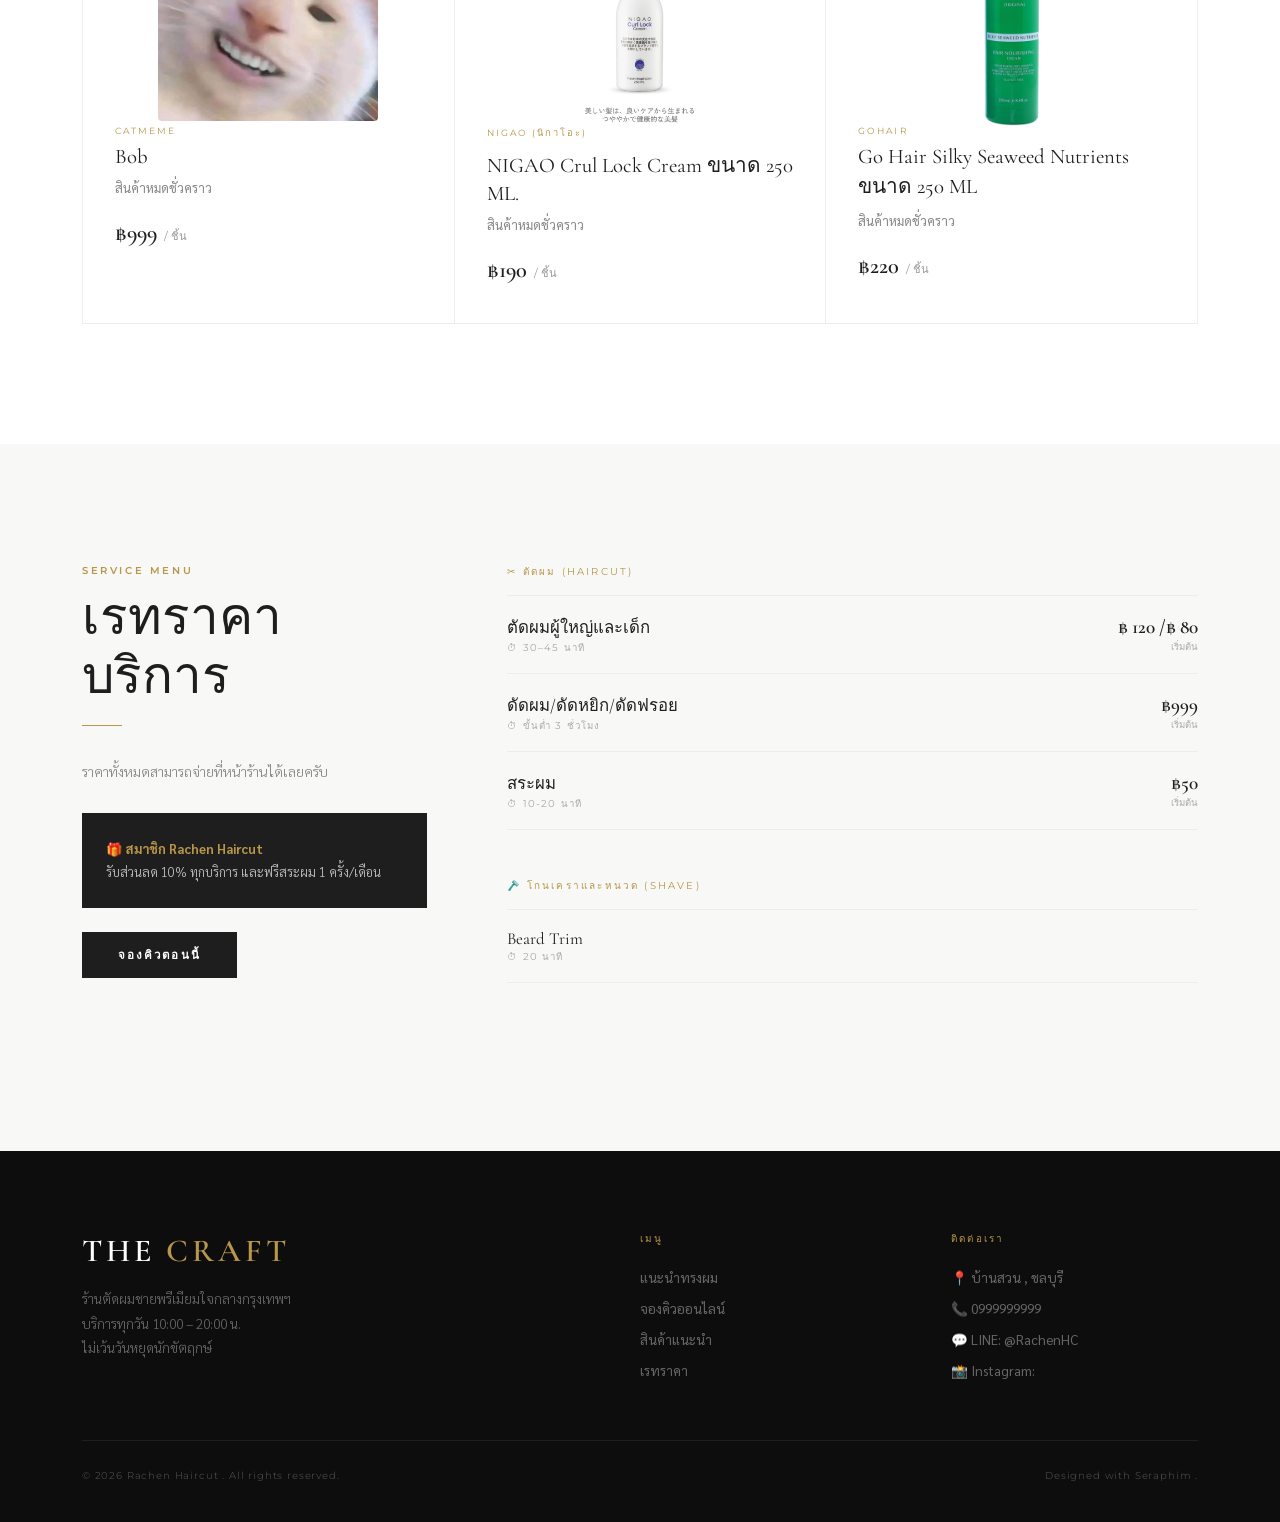
==== commit 4be1e49a: "Update index.html" ====
--- a/index.html
+++ b/index.html
@@ -4,6 +4,7 @@
   <meta charset="UTF-8" />
   <meta name="viewport" content="width=device-width, initial-scale=1.0" />
   <title>Rachen — Haircut</title>
+<link rel="icon" type="image/่jpg" href="images/favicon.jpg">
 
   <!-- Google Fonts -->
   <link rel="preconnect" href="https://fonts.googleapis.com" />
@@ -422,4 +423,4 @@
   <script src="script.js"></script>
 
 </body>
-</html> +</html> 
